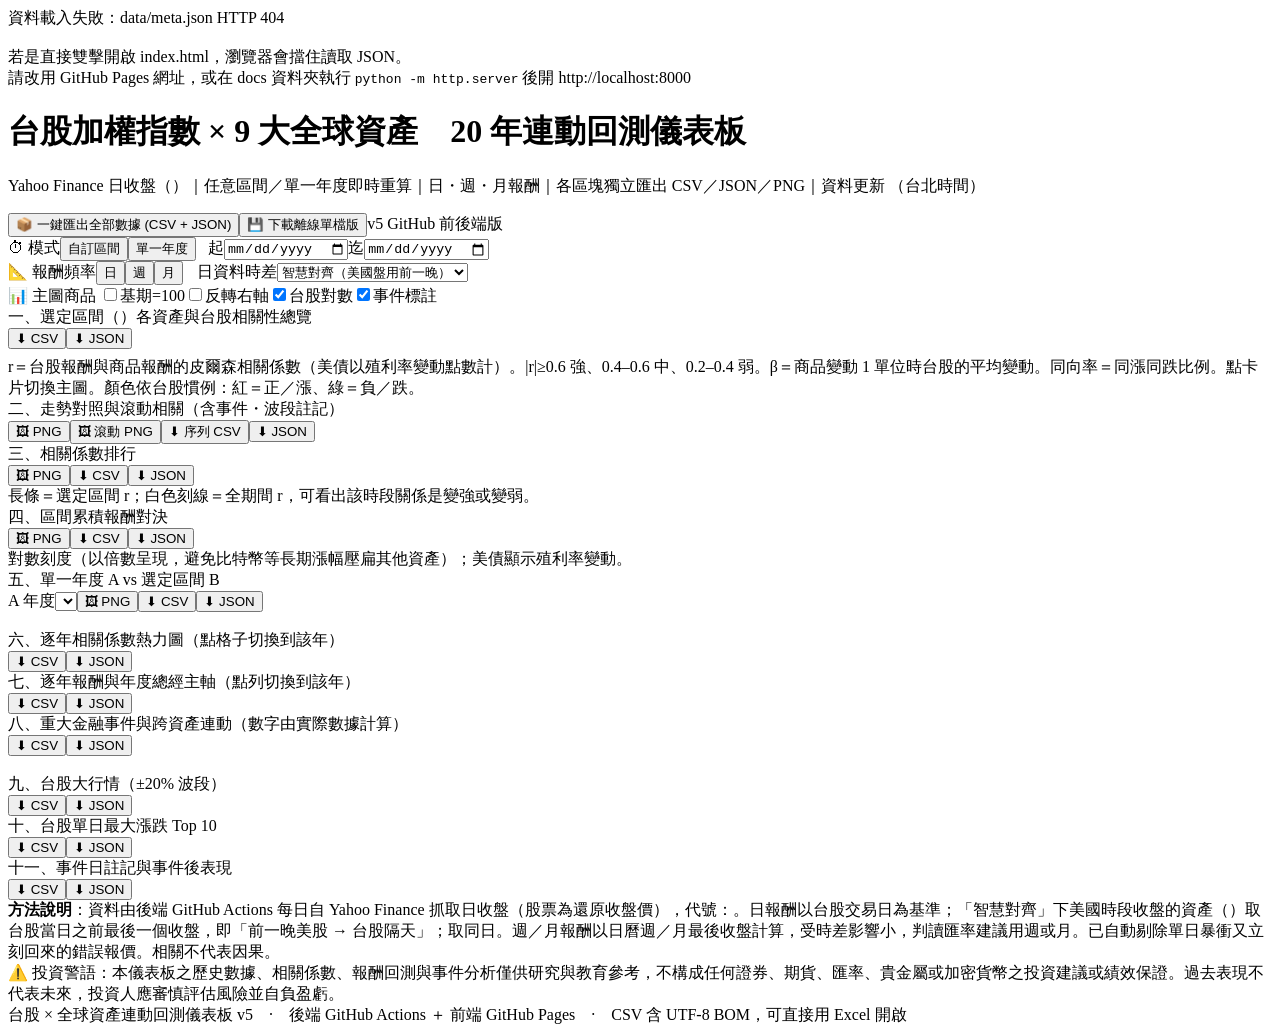
==== docs/index.html @ 52fbf94a "Add files via upload" ====
<!DOCTYPE html>
<html lang="zh-Hant">
<head>
<meta charset="utf-8">
<meta name="viewport" content="width=device-width,initial-scale=1">
<title>台股加權指數 × 全球資產 20 年連動回測儀表板</title>
<link rel="icon" href="data:,">
<link rel="stylesheet" href="css/style.css">
</head>
<body>
<div class="ld" id="ld"><div class="sp"></div><div id="ldmsg">載入資料中…</div></div>
<div class="wrap">
<header>
 <div><h1>台股加權指數 × <span class="nA">9</span> 大全球資產　20 年連動回測儀表板</h1>
 <p>Yahoo Finance 日收盤（<span id="span"></span>）｜任意區間／單一年度即時重算｜日・週・月報酬｜各區塊獨立匯出 CSV／JSON／PNG｜資料更新 <span id="gen"></span>（台北時間）　<span id="dst"></span></p></div>
 <div class="row"><button class="xb all" onclick="exportAll()">📦 一鍵匯出全部數據 (CSV + JSON)</button><button class="xb" id="sa-btn" onclick="exportStandalone()">💾 下載離線單檔版</button><span class="badge">v5 GitHub 前後端版</span></div>
</header>

<div class="hub">
 <div class="row">
  <span class="lb">⏱ 模式</span><button class="btn pre on" id="mR" onclick="setMode('range')">自訂區間</button><button class="btn pre" id="mS" onclick="setMode('single')">單一年度</button>
  <span id="rc" class="row" style="gap:6px"><span class="lb" style="margin-left:8px">起</span><input type="date" id="s0"><span class="lb">迄</span><input type="date" id="s1"><span id="pres" class="row" style="gap:5px;margin-left:6px"></span></span>
  <span id="sc" class="row" style="display:none;gap:6px"><span class="lb" style="margin-left:8px">年度</span><select id="yr"></select></span>
 </div>
 <div class="row">
  <span class="lb">📐 報酬頻率</span><span id="fq" class="row" style="gap:5px"><button class="btn" data-f="D">日</button><button class="btn on" data-f="W">週</button><button class="btn" data-f="M">月</button></span>
  <span class="lb" style="margin-left:10px">日資料時差</span><select id="mode"><option value="smart">智慧對齊（美國盤用前一晚）</option><option value="same">同一日曆日</option><option value="lead">全部用前一交易日</option></select>
 </div>
 <div class="row"><span class="lb">📊 主圖商品</span><span id="abtn" class="row" style="gap:5px"></span>
  <label class="ck"><input type="checkbox" id="norm">基期=100</label><label class="ck"><input type="checkbox" id="inv">反轉右軸</label><label class="ck"><input type="checkbox" id="logy" checked>台股對數</label><label class="ck"><input type="checkbox" id="ann" checked>事件標註</label>
 </div>
</div>

<div class="sbar"><div class="st">一、選定區間（<span id="rl" style="color:var(--ac)"></span>）各資產與台股相關性總覽</div>
 <div class="row"><button class="xb" onclick="ex1('csv')">⬇ CSV</button><button class="xb" onclick="ex1('json')">⬇ JSON</button></div></div>
<div class="kpis" id="kpis"></div>
<div class="note" style="margin-top:8px">r＝台股報酬與商品報酬的皮爾森相關係數（美債以殖利率變動點數計）。|r|≥0.6 強、0.4–0.6 中、0.2–0.4 弱。β＝商品變動 1 單位時台股的平均變動。同向率＝同漲同跌比例。點卡片切換主圖。顏色依台股慣例：紅＝正／漲、綠＝負／跌。</div>

<div class="sbar"><div class="st">二、走勢對照與滾動相關（含事件・波段註記）</div>
 <div class="row"><button class="xb" onclick="exPng('pxs','走勢對照')">🖼 PNG</button><button class="xb" onclick="exPng('rls','滾動相關')">🖼 滾動 PNG</button><button class="xb" onclick="ex2('csv')">⬇ 序列 CSV</button><button class="xb" onclick="ex2('json')">⬇ JSON</button></div></div>
<div class="pn"><div class="lg" id="lg"></div><div id="px"></div><div id="roll"></div><div class="ins" id="ins"></div></div>

<div class="two">
 <div class="pn"><div class="sbar"><div class="st">三、相關係數排行</div><div class="row"><button class="xb" onclick="exPng('cbs','相關係數排行')">🖼 PNG</button><button class="xb" onclick="ex3('csv')">⬇ CSV</button><button class="xb" onclick="ex3('json')">⬇ JSON</button></div></div>
  <div class="note">長條＝選定區間 r；白色刻線＝全期間 r，可看出該時段關係是變強或變弱。</div><div id="cb"></div></div>
 <div class="pn"><div class="sbar"><div class="st">四、區間累積報酬對決</div><div class="row"><button class="xb" onclick="exPng('rbs','累積報酬')">🖼 PNG</button><button class="xb" onclick="ex4('csv')">⬇ CSV</button><button class="xb" onclick="ex4('json')">⬇ JSON</button></div></div>
  <div class="note">對數刻度（以倍數呈現，避免比特幣等長期漲幅壓扁其他資產）；美債顯示殖利率變動。</div><div id="rb"></div></div>
</div>

<div class="sbar"><div class="st">五、單一年度 A vs 選定區間 B</div>
 <div class="row"><span class="lb">A 年度</span><select id="yA"></select><button class="xb" onclick="exPng('cps','年度對區間')">🖼 PNG</button><button class="xb" onclick="ex5('csv')">⬇ CSV</button><button class="xb" onclick="ex5('json')">⬇ JSON</button></div></div>
<div class="pn two" style="margin-bottom:18px"><div id="cpc"></div><div class="scroll" id="cpt"></div></div>

<div class="sbar"><div class="st">六、逐年相關係數熱力圖（點格子切換到該年）</div>
 <div class="row"><button class="xb" onclick="ex6('csv')">⬇ CSV</button><button class="xb" onclick="ex6('json')">⬇ JSON</button></div></div>
<div class="pn scroll"><table class="hm" id="hm"></table></div>

<div class="sbar"><div class="st">七、逐年報酬與年度總經主軸（點列切換到該年）</div>
 <div class="row"><button class="xb" onclick="ex7('csv')">⬇ CSV</button><button class="xb" onclick="ex7('json')">⬇ JSON</button></div></div>
<div class="pn scroll" id="yt"></div>

<div class="sbar"><div class="st">八、重大金融事件與跨資產連動（數字由實際數據計算）</div>
 <div class="row"><button class="xb" onclick="ex8('csv')">⬇ CSV</button><button class="xb" onclick="ex8('json')">⬇ JSON</button></div></div>
<div class="evg" id="evg"></div>

<div class="two" style="margin-top:18px">
 <div class="pn"><div class="sbar"><div class="st">九、台股大行情（±20% 波段）</div><div class="row"><button class="xb" onclick="ex9('csv')">⬇ CSV</button><button class="xb" onclick="ex9('json')">⬇ JSON</button></div></div><div class="scroll" id="sw"></div></div>
 <div class="pn"><div class="sbar"><div class="st">十、台股單日最大漲跌 Top 10</div><div class="row"><button class="xb" onclick="ex10('csv')">⬇ CSV</button><button class="xb" onclick="ex10('json')">⬇ JSON</button></div></div><div class="scroll" id="big"></div></div>
</div>

<div class="sbar"><div class="st">十一、事件日註記與事件後表現</div>
 <div class="row"><button class="xb" onclick="ex11('csv')">⬇ CSV</button><button class="xb" onclick="ex11('json')">⬇ JSON</button></div></div>
<div class="pn scroll" id="evt"></div>

<div class="pn note"><b>方法說明</b>：資料由後端 GitHub Actions 每日自 Yahoo Finance 抓取日收盤（股票為還原收盤價），代號：<span id="method-tk"></span>。日報酬以台股交易日為基準；「智慧對齊」下美國時段收盤的資產（<span id="method-us"></span>）取台股當日之前最後一個收盤，即「前一晚美股 → 台股隔天」；<span id="method-tw"></span>取同日。週／月報酬以日曆週／月最後收盤計算，受時差影響小，判讀匯率建議用週或月。已自動剔除單日暴衝又立刻回來的錯誤報價。<span id="method-late"></span>相關不代表因果。</div>
<div class="disc">⚠️ 投資警語：本儀表板之歷史數據、相關係數、報酬回測與事件分析僅供研究與教育參考，不構成任何證券、期貨、匯率、貴金屬或加密貨幣之投資建議或績效保證。過去表現不代表未來，投資人應審慎評估風險並自負盈虧。</div>
<footer>台股 × 全球資產連動回測儀表板 v5　·　後端 GitHub Actions ＋ 前端 GitHub Pages　·　CSV 含 UTF-8 BOM，可直接用 Excel 開啟</footer>
</div>
<div class="tip" id="tip"></div><div class="toast" id="toast"></div>
<!--LOADER-->
<script>
(function(){
 function get(u){return fetch(u,{cache:'no-cache'}).then(function(r){if(!r.ok)throw new Error(u+' HTTP '+r.status);return r.json()})}
 get('data/meta.json').then(function(meta){
  var v=encodeURIComponent(meta.generated_iso||meta.generated||Date.now());
  return Promise.all([get('data/prices.json?v='+v),get('data/events.json?v='+v)]).then(function(x){
   window.META=meta;window.RAW=x[0];window.EVENTS=x[1];
   var s=document.createElement('script');s.src='js/app.js?v='+v;
   s.onerror=function(){document.getElementById('ldmsg').textContent='js/app.js 載入失敗'};document.body.appendChild(s)})
 }).catch(function(e){document.getElementById('ld').querySelector('.sp').style.display='none';
  document.getElementById('ldmsg').innerHTML='資料載入失敗：'+e.message+'<br><br>若是直接雙擊開啟 index.html，瀏覽器會擋住讀取 JSON。<br>請改用 GitHub Pages 網址，或在 docs 資料夾執行 <code>python -m http.server</code> 後開 http://localhost:8000'})
})();
</script>
<!--/LOADER-->
</body>
</html>
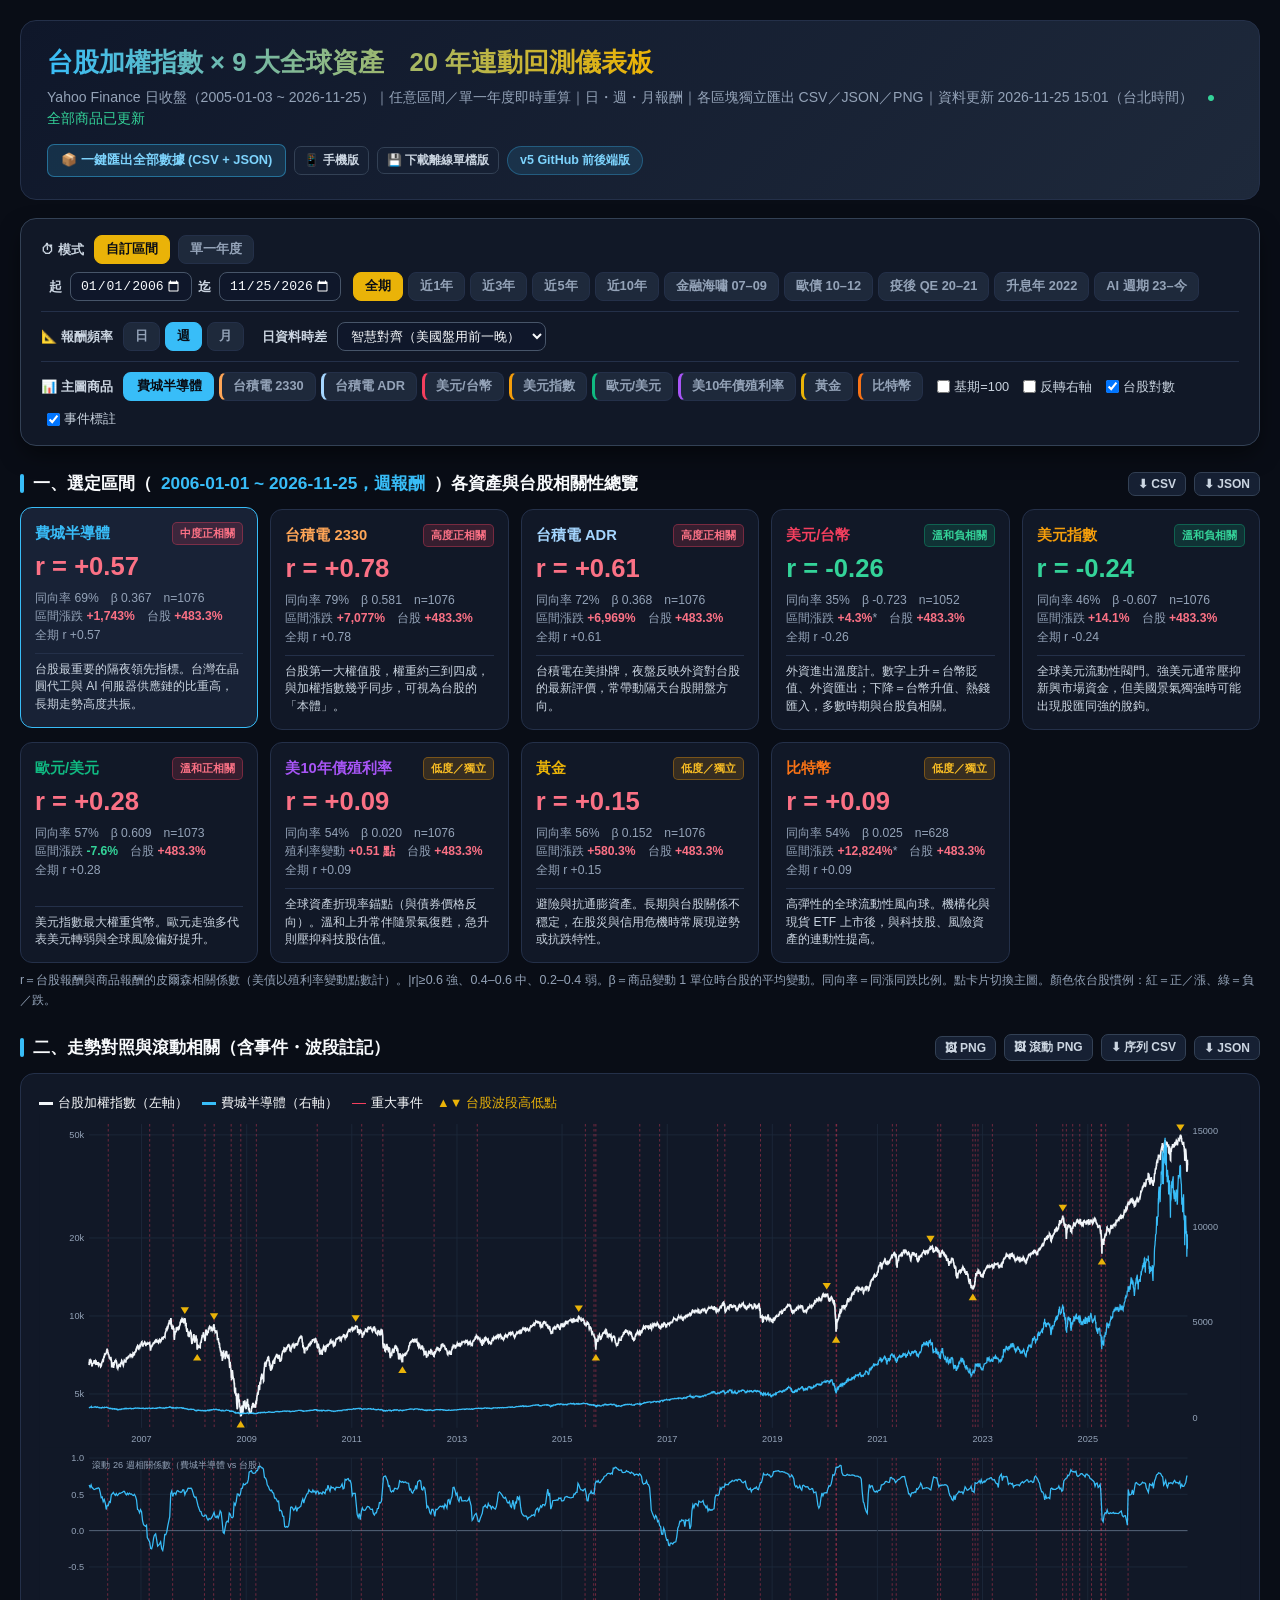
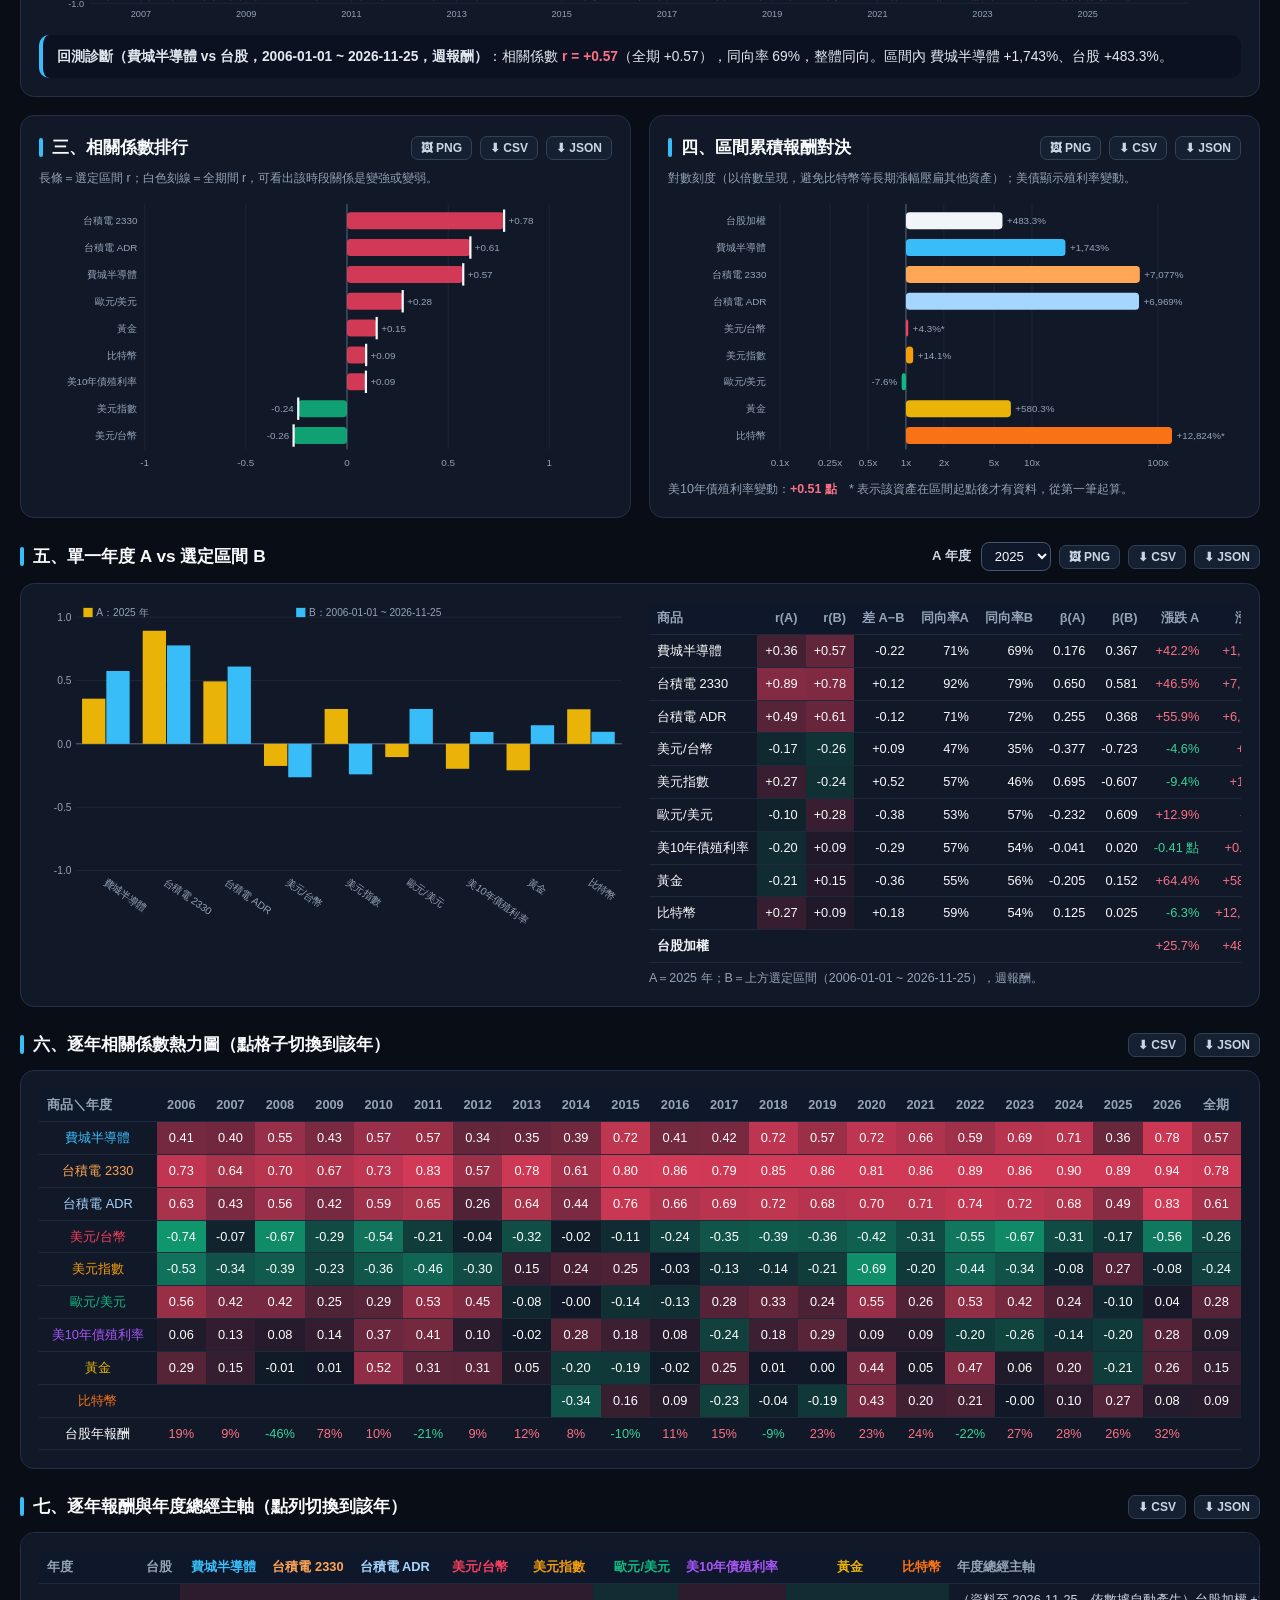
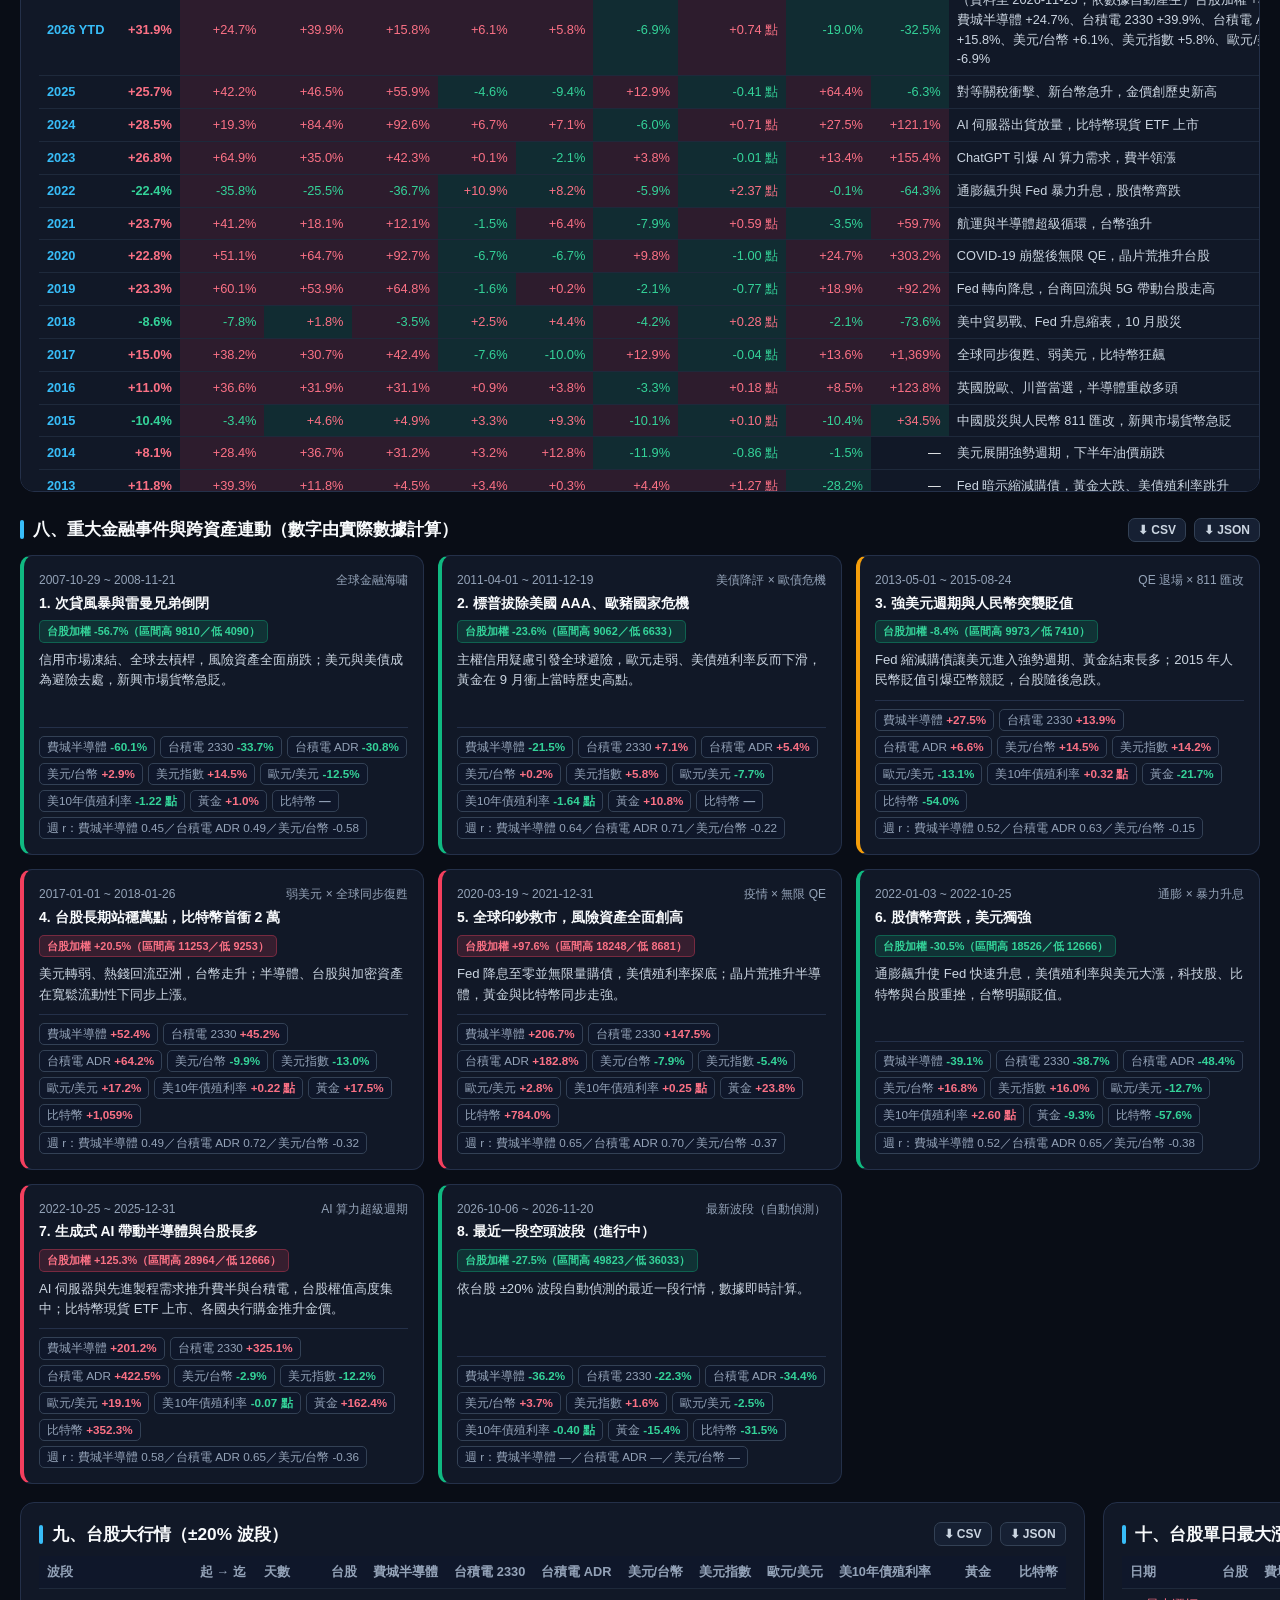
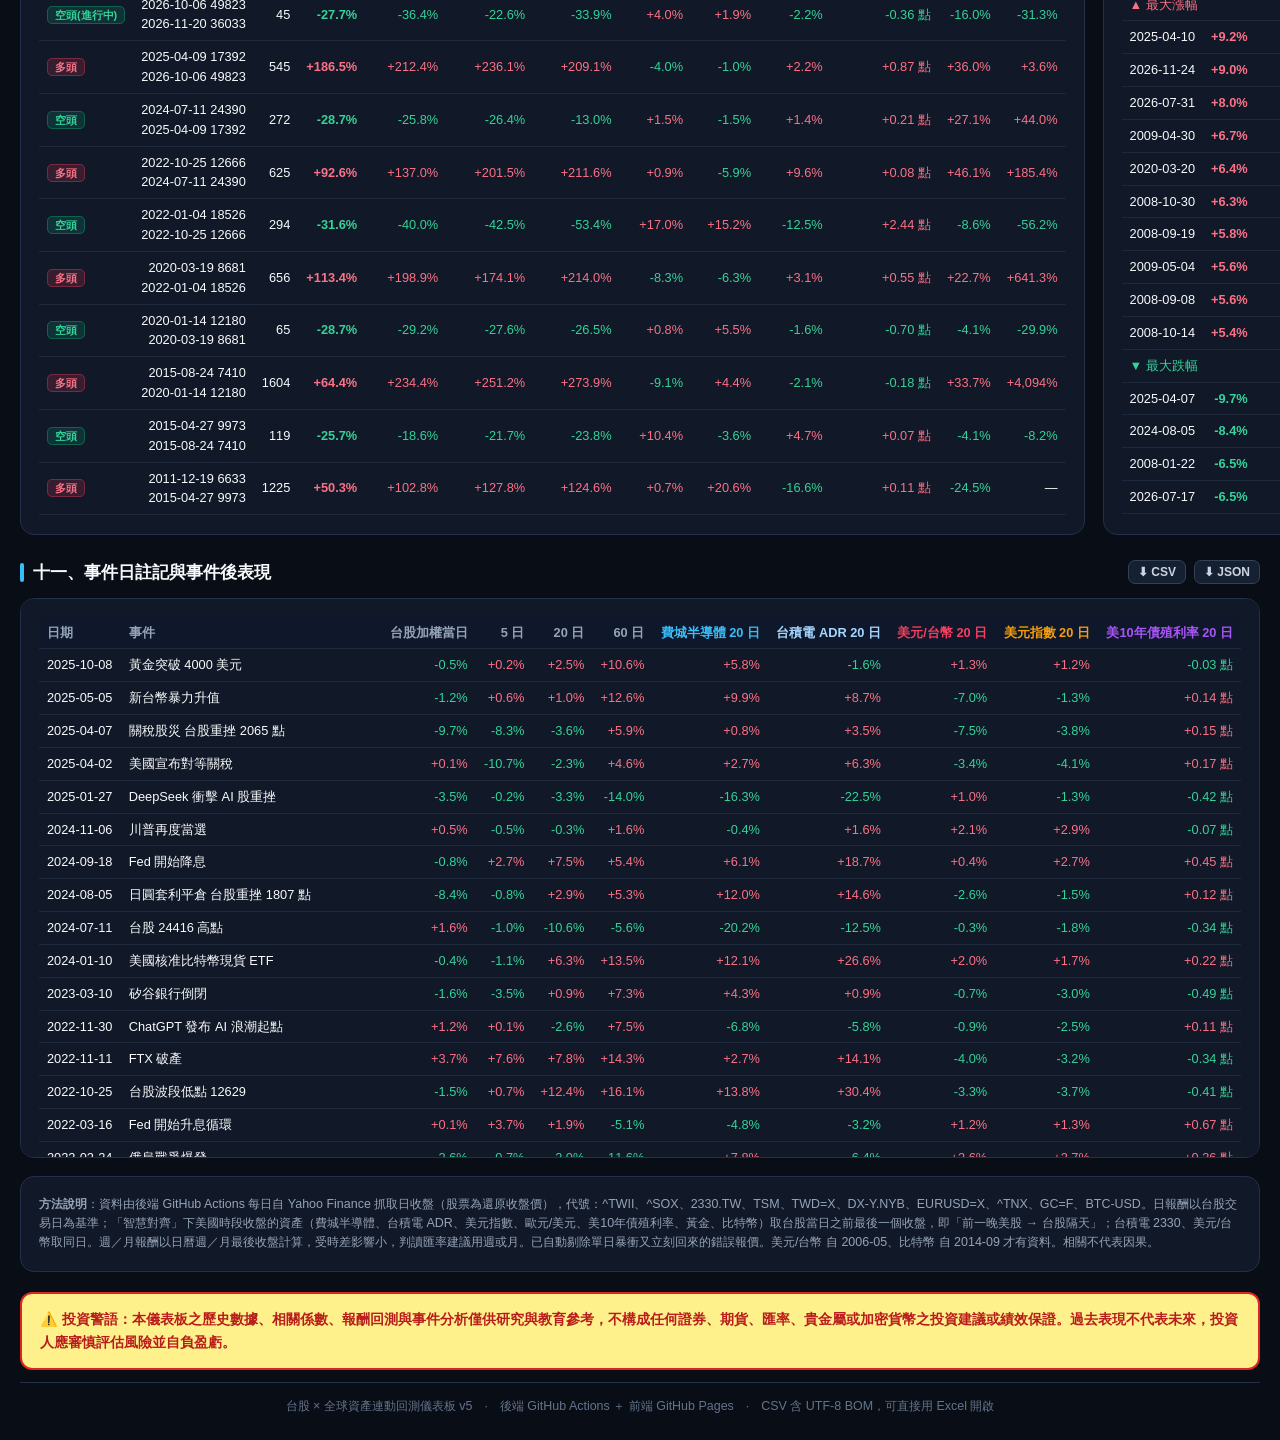
==== commit cb78f1d8: "Add files via upload" ====
--- a/docs/index.html
+++ b/docs/index.html
@@ -13,7 +13,7 @@
 <header>
  <div><h1>台股加權指數 × <span class="nA">9</span> 大全球資產　20 年連動回測儀表板</h1>
  <p>Yahoo Finance 日收盤（<span id="span"></span>）｜任意區間／單一年度即時重算｜日・週・月報酬｜各區塊獨立匯出 CSV／JSON／PNG｜資料更新 <span id="gen"></span>（台北時間）　<span id="dst"></span></p></div>
- <div class="row"><button class="xb all" onclick="exportAll()">📦 一鍵匯出全部數據 (CSV + JSON)</button><button class="xb" id="sa-btn" onclick="exportStandalone()">💾 下載離線單檔版</button><span class="badge">v5 GitHub 前後端版</span></div>
+ <div class="row"><button class="xb all" onclick="exportAll()">📦 一鍵匯出全部數據 (CSV + JSON)</button><a class="xb" href="m/" style="text-decoration:none">📱 手機版</a><button class="xb" id="sa-btn" onclick="exportStandalone()">💾 下載離線單檔版</button><span class="badge">v5 GitHub 前後端版</span></div>
 </header>
 
 <div class="hub">
@@ -77,6 +77,8 @@
 <footer>台股 × 全球資產連動回測儀表板 v5　·　後端 GitHub Actions ＋ 前端 GitHub Pages　·　CSV 含 UTF-8 BOM，可直接用 Excel 開啟</footer>
 </div>
 <div class="tip" id="tip"></div><div class="toast" id="toast"></div>
+<div id="mob" style="display:none;position:fixed;left:10px;right:10px;bottom:10px;z-index:10000;background:#0f172a;border:1px solid #38bdf8;border-radius:12px;padding:12px 14px;color:#e2e8f0;font-size:14px;box-shadow:0 8px 24px #000a">📱 偵測到手機螢幕，建議改用手機版瀏覽。<div style="display:flex;gap:8px;margin-top:8px"><a href="m/" style="flex:1;text-align:center;background:#38bdf8;color:#090d16;font-weight:700;padding:9px;border-radius:9px;text-decoration:none">切換到手機版</a><button onclick="document.getElementById('mob').style.display='none';try{sessionStorage.setItem('nomob','1')}catch(e){}" style="flex:1;background:#1e293b;color:#cbd5e1;border:1px solid #334155;padding:9px;border-radius:9px">留在桌面版</button></div></div>
+<script>try{if(Math.min(screen.width,innerWidth)<760&&!sessionStorage.getItem('nomob'))document.getElementById('mob').style.display='block'}catch(e){}</script>
 <!--LOADER-->
 <script>
 (function(){
--- a/docs/css/style.css
+++ b/docs/css/style.css
@@ -0,0 +1,52 @@
+:root{--bg:#090d16;--cd:#111827;--cd2:#0d1320;--hv:#182236;--bd:#243049;--tx:#f8fafc;--mu:#94a3b8;--dim:#64748b;--ac:#38bdf8;--up:#f43f5e;--dn:#10b981;--am:#f59e0b}
+*{box-sizing:border-box;margin:0;padding:0}
+body{font:14px/1.55 -apple-system,"Segoe UI","Noto Sans TC","Microsoft JhengHei",sans-serif;background:var(--bg);color:var(--tx);padding:20px}
+.wrap{max-width:1520px;margin:auto}
+header{background:linear-gradient(135deg,#0f172a,#1e293b);border:1px solid var(--bd);border-radius:16px;padding:22px 26px;margin-bottom:18px;display:flex;flex-wrap:wrap;justify-content:space-between;align-items:center;gap:14px}
+h1{font-size:1.6rem;font-weight:800;background:linear-gradient(90deg,#38bdf8,#eab308,#f97316);-webkit-background-clip:text;-webkit-text-fill-color:transparent;margin-bottom:4px}
+header p{color:var(--mu);font-size:.88rem}
+.badge{background:rgba(56,189,248,.12);border:1px solid rgba(56,189,248,.3);color:#7dd3fc;padding:4px 12px;border-radius:99px;font-size:.78rem;font-weight:600}
+.hub{background:var(--cd);border:1px solid #334155;border-radius:16px;padding:16px 20px;margin-bottom:18px;position:sticky;top:8px;z-index:20;box-shadow:0 10px 25px -5px rgba(0,0,0,.6)}
+.row{display:flex;flex-wrap:wrap;align-items:center;gap:8px}.row+.row{margin-top:10px;padding-top:10px;border-top:1px solid var(--bd)}
+.lb{font-size:.82rem;font-weight:700;color:#cbd5e1;margin-right:2px}
+.btn{background:#1e293b;color:var(--mu);border:1px solid var(--bd);padding:5px 11px;border-radius:8px;font-size:.8rem;font-weight:600;cursor:pointer}
+.btn:hover{color:var(--tx);border-color:#475569}.btn.on{background:var(--ac);color:#090d16;border-color:var(--ac)}.btn.pre.on{background:#eab308;border-color:#eab308;color:#090d16}
+select,input[type=date]{background:#0f172a;color:var(--tx);border:1px solid #475569;padding:5px 9px;border-radius:8px;font-size:.82rem;color-scheme:dark}
+label.ck{cursor:pointer;display:inline-flex;align-items:center;gap:4px;font-size:.8rem;color:#cbd5e1;margin-left:6px}
+.sbar{display:flex;flex-wrap:wrap;align-items:center;justify-content:space-between;gap:8px;margin:24px 0 12px}
+.st{font-size:1.08rem;font-weight:700;display:flex;align-items:center;gap:9px}.st:before{content:"";width:4px;height:19px;background:var(--ac);border-radius:2px}
+.xb{background:#162033;color:#cbd5e1;border:1px solid #334155;padding:4px 9px;border-radius:7px;font-size:.75rem;font-weight:600;cursor:pointer}.xb:hover{color:var(--ac);border-color:var(--ac)}
+.xb.all{background:rgba(56,189,248,.14);border-color:rgba(56,189,248,.45);color:#7dd3fc;padding:7px 13px;font-size:.8rem}
+.pn{background:var(--cd);border:1px solid var(--bd);border-radius:14px;padding:18px;margin-bottom:18px}
+.kpis{display:grid;grid-template-columns:repeat(auto-fill,minmax(215px,1fr));gap:12px}
+.kpi{background:var(--cd);border:1px solid var(--bd);border-radius:12px;padding:14px;cursor:pointer;display:flex;flex-direction:column;justify-content:space-between;transition:.15s}
+.kpi:hover,.kpi.on{border-color:var(--ac);background:var(--hv);transform:translateY(-2px)}
+.kh{display:flex;justify-content:space-between;gap:6px;align-items:flex-start}.kn{font-weight:700;font-size:.92rem}
+.tag{font-size:.68rem;padding:2px 7px;border-radius:5px;font-weight:700;white-space:nowrap}
+.tp{background:rgba(244,63,94,.16);color:#fb7185;border:1px solid rgba(244,63,94,.35)}.tn{background:rgba(16,185,129,.16);color:#34d399;border:1px solid rgba(16,185,129,.35)}.tz{background:rgba(245,158,11,.16);color:#fbbf24;border:1px solid rgba(245,158,11,.35)}
+.kr{font-size:1.6rem;font-weight:800;font-variant-numeric:tabular-nums;margin:2px 0}
+.ks{font-size:.76rem;color:var(--mu);font-variant-numeric:tabular-nums}
+.kd{font-size:.75rem;color:#cbd5e1;border-top:1px solid var(--bd);padding-top:7px;margin-top:8px;line-height:1.45}
+.two{display:grid;grid-template-columns:1fr 1fr;gap:18px}@media(max-width:1080px){.two{grid-template-columns:1fr}}
+.two .pn{margin-bottom:0}.two .sbar{margin:0 0 8px}
+.ins{margin-top:12px;padding:11px 14px;background:#0b1120;border-radius:10px;border-left:4px solid var(--ac);font-size:.86rem;color:#e2e8f0}
+.note{color:var(--mu);font-size:.78rem}
+table{border-collapse:collapse;width:100%;font-size:.8rem}th,td{padding:6px 8px;border-bottom:1px solid #1e293b;text-align:right;white-space:nowrap}
+th{color:var(--mu);font-weight:700;background:#0f172a;position:sticky;top:0;z-index:1}td:first-child,th:first-child{text-align:left}
+tr:hover td{background:rgba(30,41,59,.45)}.scroll{overflow:auto;max-height:560px}
+.num{font-variant-numeric:tabular-nums}.pos{color:#fb7185}.neg{color:#34d399}
+.hm td{text-align:center;cursor:pointer;min-width:44px;color:#fff}.hm td:first-child{cursor:default}
+.evg{display:grid;grid-template-columns:repeat(auto-fill,minmax(340px,1fr));gap:14px}
+.evc{background:var(--cd);border:1px solid var(--bd);border-radius:12px;padding:15px;display:flex;flex-direction:column;justify-content:space-between;cursor:pointer}
+.evc:hover{border-color:var(--ac)}.evc.bull{border-left:4px solid var(--up)}.evc.bear{border-left:4px solid var(--dn)}.evc.regime{border-left:4px solid var(--am)}
+.em{display:flex;justify-content:space-between;font-size:.75rem;color:var(--mu);margin-bottom:3px}.et{font-weight:700;margin-bottom:6px}
+.eb{font-size:.82rem;color:#cbd5e1;margin-bottom:9px}.ems{display:flex;flex-wrap:wrap;gap:5px;border-top:1px solid var(--bd);padding-top:8px}
+.pill{background:#0f172a;border:1px solid #334155;padding:1px 7px;border-radius:5px;font-size:.73rem;color:var(--mu)}
+svg text{fill:var(--mu);font-size:11px}
+.tip{position:fixed;pointer-events:none;background:#020617ee;border:1px solid #334155;border-radius:8px;padding:7px 10px;font-size:.78rem;display:none;z-index:99;max-width:340px}
+.lg span{display:inline-block;margin-right:14px;font-size:.8rem}.lg i{display:inline-block;width:14px;height:3px;margin-right:5px;vertical-align:middle}
+.toast{position:fixed;bottom:22px;right:22px;background:#0f172a;color:var(--ac);border:1px solid var(--ac);padding:10px 16px;border-radius:10px;font-size:.84rem;font-weight:600;opacity:0;transition:.25s;pointer-events:none;z-index:999}.toast.show{opacity:1}
+.disc{background:#fef08a;color:#b91c1c;border:2px solid #dc2626;border-radius:12px;padding:14px 18px;margin:20px 0 12px;font-size:.88rem;font-weight:700;line-height:1.65}
+footer{text-align:center;color:var(--dim);font-size:.78rem;padding:14px 0 4px;border-top:1px solid var(--bd)}
+.ld{position:fixed;inset:0;background:#090d16;display:flex;align-items:center;justify-content:center;flex-direction:column;gap:10px;z-index:9999;color:#94a3b8;font-size:1rem;text-align:center;padding:20px}
+.ld .sp{width:38px;height:38px;border:4px solid #243049;border-top-color:#38bdf8;border-radius:50%;animation:sp 1s linear infinite}@keyframes sp{to{transform:rotate(360deg)}}
